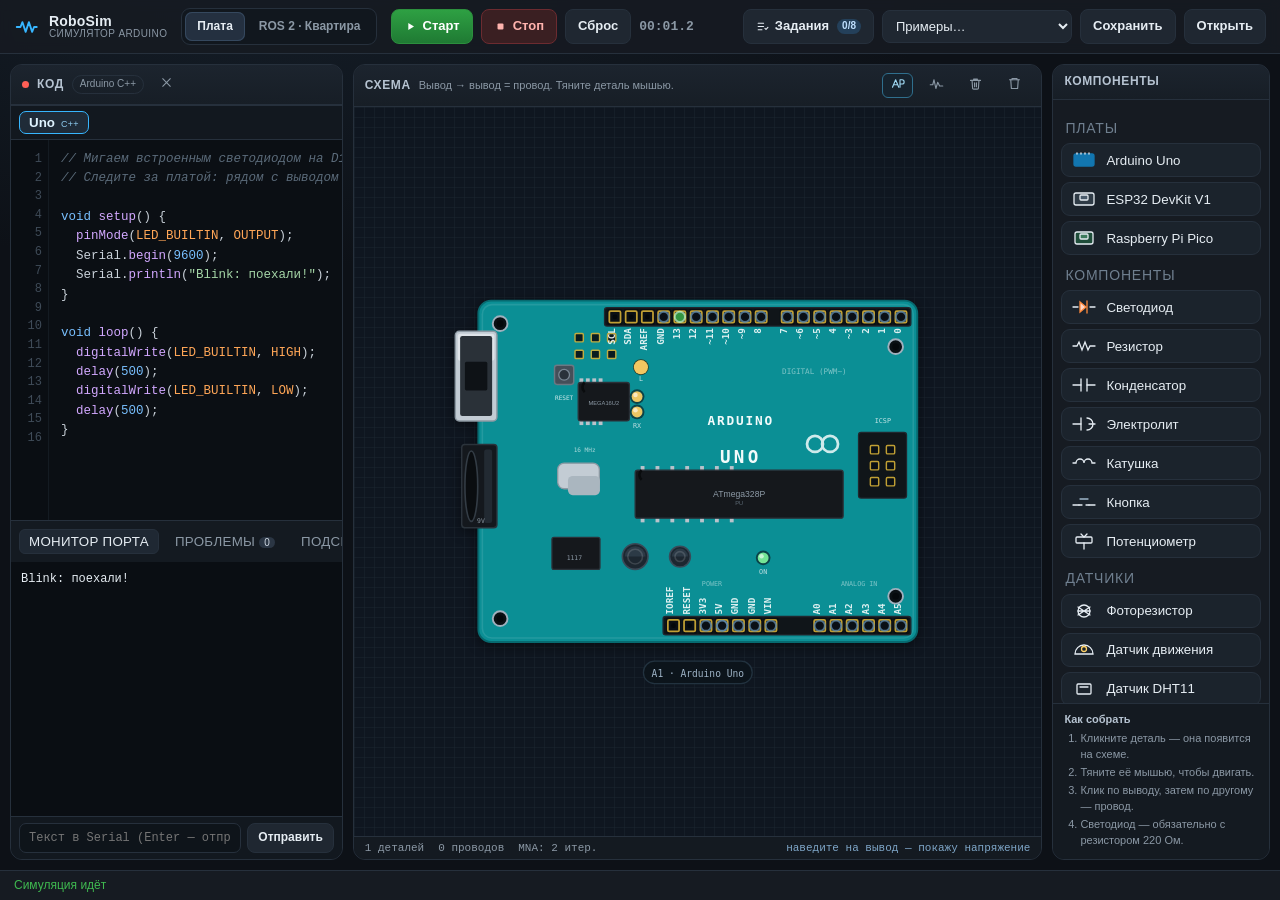
==== index.html @ 5aed6446 "Платы как в железе: площадки и подписи на гребёнках, полные ряды выводов - площадки рисуются ровно н" ====
<!doctype html>
<html lang="ru">
<head>
<meta charset="utf-8"/>
<meta name="viewport" content="width=device-width, initial-scale=1"/>
<title>Симулятор Arduino в браузере — RoboSim</title>
<meta name="description" content="Собственный симулятор Arduino: схемный редактор, решатель цепей MNA, транспайлер скетчей C++ в JavaScript, монитор порта."/>
<link rel="stylesheet" href="styles.css"/>
</head>
<body>
<div class="app">

  <header class="topbar">
    <div class="brand">
      <svg width="26" height="26" viewBox="0 0 24 24" fill="none" stroke="currentColor" stroke-width="1.7" stroke-linecap="round" stroke-linejoin="round" aria-hidden="true">
        <path d="M2.5 12h3.5l1.75-4.5 3 9 3-9 3 9 1.75-4.5h2.5"/>
      </svg>
      <span>RoboSim<small>симулятор Arduino</small></span>
    </div>

    <div class="mode-switch" role="tablist" aria-label="Режим симулятора">
      <button class="mode-btn active" id="modeSimBtn" role="tab" aria-selected="true">Плата</button>
      <button class="mode-btn" id="modeRosBtn" role="tab" aria-selected="false">ROS 2 · Квартира</button>
    </div>

    <div class="tools">
      <button id="runBtn" class="btn btn-run" title="Собрать и запустить (Ctrl+Enter)">
        <svg width="13" height="13" viewBox="0 0 24 24" fill="currentColor" aria-hidden="true"><path d="M8 5.5v13l10.5-6.5Z"/></svg>
        Старт
      </button>
      <button id="stopBtn" class="btn btn-stop" disabled title="Стоп">
        <svg width="13" height="13" viewBox="0 0 24 24" fill="currentColor" aria-hidden="true"><rect x="6.5" y="6.5" width="11" height="11" rx="2"/></svg>
        Стоп
      </button>
      <button id="resetBtn" class="btn" title="Сброс">Сброс</button>
      <span class="timer" id="timer">00:00.0</span>
    </div>

    <div class="tools tools-right">
      <button id="tasksBtn" class="btn btn-tasks" title="Учебные задания с автопроверкой (T)">
        <svg width="13" height="13" viewBox="0 0 24 24" fill="none" stroke="currentColor" stroke-width="2" stroke-linecap="round" stroke-linejoin="round" aria-hidden="true"><path d="M4 6h10M4 12h10M4 18h7"/><path d="M16.5 15.5l2 2 3.5-4"/></svg>
        Задания <span class="pill" id="tasksBadge">0/0</span>
      </button>
      <select id="exampleSelect" class="select" aria-label="Примеры">
        <option value="">Примеры…</option>
      </select>
      <button id="saveBtn" class="btn" title="Скачать схему и код в файл">Сохранить</button>
      <button id="openBtn" class="btn" title="Открыть файл .robosim">Открыть</button>
      <input type="file" id="fileInput" accept=".json,.robosim" hidden/>
    </div>
  </header>

  <main class="workspace">

    <!-- ------------------------------------------------ код -->
    <section class="panel panel-code">
      <header class="panel-head">
        <span class="dot dot-red"></span>
        <h2>Код</h2>
        <span class="badge" id="langBadge">Arduino C++</span>
        <button class="icon-btn" id="clearConsoleBtn" title="Очистить консоль" aria-label="Очистить консоль">
          <svg width="13" height="13" viewBox="0 0 24 24" fill="none" stroke="currentColor" stroke-width="2" stroke-linecap="round" aria-hidden="true"><path d="M5 5l14 14M19 5L5 19"/></svg>
        </button>
      </header>

      <div class="sketch-tabs" id="sketchTabs"></div>

      <div class="editor" id="editorWrap">
        <div class="gutter" id="gutter">1</div>
        <pre class="highlight" id="highlight" aria-hidden="true"></pre>
        <textarea id="code" spellcheck="false" autocapitalize="off" autocomplete="off" aria-label="Код скетча"></textarea>
      </div>

      <div class="console-head">
        <button class="tab tab-active" id="tabSerial">Монитор порта</button>
        <button class="tab" id="tabProblems">Проблемы <span class="pill" id="problemsCount">0</span></button>
        <button class="tab" id="tabHints">Подсказки <span class="pill" id="hintsCount">0</span></button>
        <span class="spacer"></span>
        <label class="baud">9600 бод</label>
      </div>
      <div class="console-body" id="serialOut" role="log" aria-live="polite"></div>
      <div class="console-body problems hidden" id="problemsOut"></div>
      <div class="console-body hints hidden" id="hintsOut"></div>
      <div class="console-input">
        <input id="serialInput" placeholder="Текст в Serial (Enter — отправить)" disabled/>
        <button id="sendBtn" class="btn btn-small" disabled>Отправить</button>
      </div>
    </section>

    <!-- ------------------------------------------------ схема -->
    <section class="panel panel-canvas">
      <header class="panel-head">
        <h2>Схема</h2>
        <span class="hint" id="canvasHint">Вывод → вывод = провод. Тяните деталь мышью.</span>
        <span class="spacer"></span>
        <button class="icon-btn active" id="labelsBtn" title="Подписи элементов (R1, D2, A1…)" aria-label="Подписи элементов">
          <svg width="15" height="15" viewBox="0 0 24 24" fill="none" stroke="currentColor" stroke-width="1.8" stroke-linecap="round" stroke-linejoin="round" aria-hidden="true"><path d="M4 18 9 6l5 12M6.2 14h5.6"/><path d="M16 18V6h3.2a3.4 3.4 0 0 1 0 6.8H16"/></svg>
        </button>
        <button class="icon-btn" id="scopeBtn" title="Осциллограф" aria-label="Осциллограф">
          <svg width="15" height="15" viewBox="0 0 24 24" fill="none" stroke="currentColor" stroke-width="1.8" stroke-linecap="round" stroke-linejoin="round" aria-hidden="true"><path d="M2 14h4l2-8 3 14 3-10 3 6h5"/></svg>
        </button>
        <button class="icon-btn" id="deleteBtn" title="Удалить выделенное (Del)" aria-label="Удалить выделенное">
          <svg width="15" height="15" viewBox="0 0 24 24" fill="none" stroke="currentColor" stroke-width="1.8" stroke-linecap="round" stroke-linejoin="round" aria-hidden="true"><path d="M4 7h16M9 7V5h6v2M6.5 7l.8 12.2A1.8 1.8 0 0 0 9.1 21h5.8a1.8 1.8 0 0 0 1.8-1.8L17.5 7"/><path d="M10.5 11v6M13.5 11v6"/></svg>
        </button>
        <button class="icon-btn" id="clearBtn" title="Очистить схему" aria-label="Очистить схему">
          <svg width="15" height="15" viewBox="0 0 24 24" fill="none" stroke="currentColor" stroke-width="1.8" stroke-linecap="round" stroke-linejoin="round" aria-hidden="true"><path d="M4 6h16"/><path d="M8 6V4h8v2"/><path d="M6 6l1 14h10l1-14"/></svg>
        </button>
      </header>
      <div class="stage" id="stage">
        <svg id="svg" xmlns="http://www.w3.org/2000/svg">
          <defs>
            <linearGradient id="unoBody" x1="0" y1="0" x2="0" y2="1">
              <stop offset="0" stop-color="#1276b0"/><stop offset="1" stop-color="#0a5786"/>
            </linearGradient>
            <pattern id="grid" width="10" height="10" patternUnits="userSpaceOnUse">
              <path d="M 10 0 L 0 0 0 10" fill="none" stroke="#1b2530" stroke-width="1"/>
            </pattern>
          </defs>
          <rect class="grid-bg" x="-4000" y="-4000" width="8000" height="8000" fill="url(#grid)"/>
          <g id="world">
            <g id="wireHitLayer"></g>
            <g id="boardsLayer"></g>
            <g id="wiresLayer"></g>
            <g id="partsLayer"></g>
            <g id="pinsLayer"></g>
            <g id="pendingLayer"></g>
          </g>
        </svg>
      </div>
      <div class="scope hidden" id="scopeWrap">
        <div class="scope-head">
          <span class="scope-title">Осциллограф</span>
          <label>Развёртка <select id="timeDiv" class="mini-select"></select></label>
          <label>Масштаб <select id="voltDiv" class="mini-select"></select></label>
          <button class="btn btn-small" id="scopePause">Пауза</button>
          <button class="btn btn-small" id="scopeClear">Сброс</button>
          <span class="scope-hint">240 отсчётов/с · ШИМ рисуется аналитически при развёртке ≤ 5 мс</span>
        </div>
        <div class="scope-body">
          <canvas id="scopeCanvas"></canvas>
          <div class="scope-channels" id="scopeChannels"></div>
        </div>
      </div>

      <div class="canvas-foot">
        <span class="stat" id="statParts">0 деталей</span>
        <span class="stat" id="statWires">0 проводов</span>
        <span class="stat" id="statIter">—</span>
        <span class="stat probe" id="probe">наведите на вывод — покажу напряжение</span>
      </div>
    </section>

    <!-- ------------------------------------------------ палитра -->
    <aside class="panel panel-palette">
      <header class="panel-head"><h2>Компоненты</h2></header>
      <div class="palette" id="palette"></div>
      <div class="palette-note">
        <b>Как собрать</b>
        <ol>
          <li>Кликните деталь — она появится на схеме.</li>
          <li>Тяните её мышью, чтобы двигать.</li>
          <li>Клик по выводу, затем по другому — провод.</li>
          <li>Светодиод — обязательно с резистором 220 Ом.</li>
        </ol>
      </div>
    </aside>
  </main>


  <!-- ------------------------------------------------ ROS 2: квартира -->
  <main class="ros-layout hidden" id="rosLayout">
    <section class="ros-main">
      <header class="panel-head">
        <h2>ROS 2 · Квартира</h2>
        <span class="hint">Узел /robot_driver, лидар 240 лучей, SLAM 5 см</span>
        <span class="spacer"></span>
        <div class="ros-hud">
          <span class="ros-stat"><b id="rosCoverage">0 %</b>карта</span>
          <span class="ros-stat"><b id="rosTrash">0 / 6</b>мусор</span>
          <span class="ros-stat"><b id="rosBattery">100 %</b>батарея</span>
          <span class="ros-stat ros-poses"><b id="rosPose">x=0.00 y=0.00 θ=0°</b><span id="rosRoom">Коридор</span></span>
        </div>
      </header>

      <div class="ros-stage">
        <canvas id="rosCanvas"></canvas>
        <div class="ros-overlay">
          <div class="seg">
            <button class="seg-btn active" id="rosModeSlam">Карта SLAM</button>
            <button class="seg-btn" id="rosModeTruth">Квартира</button>
          </div>
          <button class="btn btn-small active" id="rosRays">Лучи</button>
          <button class="btn btn-small active" id="rosPath">След</button>
        </div>
        <div class="ros-pad" aria-label="Пульт управления">
          <button id="rosPadL" class="pad-btn pad-left" aria-label="Поворот влево">↺</button>
          <button id="rosPadF" class="pad-btn pad-up" aria-label="Вперёд">↑</button>
          <button id="rosPadR" class="pad-btn pad-right" aria-label="Поворот вправо">↻</button>
          <button id="rosPadB" class="pad-btn pad-down" aria-label="Назад">↓</button>
        </div>
        <div class="ros-hintline" id="rosState">ищите мусор: он отмечен оранжевым</div>
      </div>

      <footer class="ros-foot">
        <button id="rosCollect" class="btn btn-small btn-run">Собрать (E)</button>
        <button id="rosReset" class="btn btn-small">На док</button>
        <button id="rosHelp" class="btn btn-small">help</button>
        <span class="spacer"></span>
        <span class="ros-keys">WASD / стрелки — движение · E — собрать · Tab — автодополнение в терминале</span>
      </footer>
    </section>

    <aside class="ros-side">
      <section class="ros-tasks-box">
        <header class="panel-head"><h2>Задания ROS</h2><span class="pill" id="rosTaskCount">0/3</span></header>
        <div class="ros-tasks" id="rosTasks"></div>
      </section>

      <section class="ros-term">
        <header class="panel-head">
          <h2>Терминал</h2>
          <span class="spacer"></span>
          <button class="btn btn-small" id="rosTermClear">Очистить</button>
        </header>
        <div class="term-out" id="rosTermOut" role="log" aria-live="polite"></div>
        <div class="term-input">
          <span class="term-prompt">student@robosim:~$</span>
          <input id="rosTermIn" spellcheck="false" autocomplete="off" placeholder="help" aria-label="Команда терминала"/>
        </div>
      </section>
    </aside>
  </main>

  <!-- ------------------------------------------------ задания -->
  <aside class="drawer hidden" id="taskDrawer" aria-hidden="true" aria-label="Учебные задания"></aside>

  <footer class="statusbar">
    <span id="statusText">Готово</span>
    <span class="spacer"></span>
    <span class="warn" id="warnText"></span>
  </footer>
</div>

<script type="module" src="js/app.js"></script>
</body>
</html>
---- styles.css ----
:root{
  --bg:#0d1117; --panel:#161b22; --panel-2:#1b222c; --line:#26303c;
  --text:#e6edf3; --muted:#8b98a5; --accent:#ff8a3d; --accent-2:#37b6ff;
  --ok:#3fb950; --warn:#d29922; --danger:#f85149; --code-bg:#0b0f14;
  --mono:ui-monospace,SFMono-Regular,Menlo,Consolas,"Liberation Mono",monospace;
}
*{box-sizing:border-box}
html,body{height:100%}
body{
  margin:0;background:radial-gradient(1200px 600px at 20% -10%,#16202b 0,#0d1117 60%);
  color:var(--text);font:14px/1.45 -apple-system,BlinkMacSystemFont,"Segoe UI",Roboto,Ubuntu,sans-serif;
  overflow:hidden;
}
.app{display:grid;grid-template-rows:auto 1fr auto;height:100vh}

/* ---------------- верхняя панель ---------------- */
.topbar{
  display:flex;align-items:center;gap:14px;padding:8px 14px;
  border-bottom:1px solid var(--line);background:rgba(22,27,34,.92);backdrop-filter:blur(6px);
}
.brand{display:flex;align-items:center;gap:9px;color:var(--accent-2);font-weight:700;letter-spacing:.2px}
.brand span{display:flex;flex-direction:column;line-height:1.05;color:var(--text);font-size:14px}
.brand small{font-size:10px;color:var(--muted);font-weight:500;letter-spacing:.4px;text-transform:uppercase}
.tools{display:flex;align-items:center;gap:8px}
.tools-right{margin-left:auto}
.btn{
  display:inline-flex;align-items:center;gap:6px;padding:7px 12px;border-radius:8px;cursor:pointer;
  border:1px solid var(--line);background:#1f2731;color:var(--text);font:inherit;font-weight:600;font-size:13px;
  transition:transform .06s ease,background .15s ease,border-color .15s;
}
.btn:hover{background:#26313d;border-color:#33414f}
.btn:active{transform:translateY(1px)}
.btn:disabled{opacity:.45;cursor:not-allowed}
.btn-run{background:linear-gradient(180deg,#2ea043,#1f7a33);border-color:#2c8f3e;color:#fff}
.btn-run:hover{background:linear-gradient(180deg,#35b14c,#22823a)}
.btn-stop{background:#3a1f22;border-color:#6c2b30;color:#ffb3ae}
.btn-stop:not(:disabled):hover{background:#4a2529}
.btn-small{padding:5px 10px;font-size:12px}
.timer{font:600 13px var(--mono);color:var(--muted);min-width:70px}
.select{
  background:#1f2731;color:var(--text);border:1px solid var(--line);border-radius:8px;
  padding:7px 9px;font:inherit;font-size:13px;cursor:pointer;max-width:190px;
}

/* ---------------- рабочая область ---------------- */
.workspace{
  display:grid;min-width:0;grid-template-columns:minmax(320px,26vw) 1fr minmax(200px,17vw);
  gap:10px;padding:10px;min-height:0;
}
.panel{
  display:flex;flex-direction:column;min-height:0;min-width:0;
  background:var(--panel);border:1px solid var(--line);border-radius:12px;overflow:hidden;
}
.panel-head{
  display:flex;align-items:center;gap:8px;padding:8px 11px;border-bottom:1px solid var(--line);
  background:linear-gradient(180deg,#1c242e,#171e26);flex:0 0 auto;
}
.panel-head h2{margin:0;font-size:12px;font-weight:700;letter-spacing:.6px;text-transform:uppercase;color:#b6c3d1}
.panel-head .spacer{flex:1}
.dot{width:7px;height:7px;border-radius:50%;display:inline-block}
.dot-red{background:#ff5f56}
.badge{font-size:10px;color:var(--muted);border:1px solid var(--line);border-radius:20px;padding:1px 7px}
.hint{font-size:11px;color:var(--muted);white-space:nowrap;overflow:hidden;text-overflow:ellipsis}
.icon-btn{
  background:transparent;border:1px solid transparent;color:var(--muted);cursor:pointer;
  border-radius:6px;padding:2px 7px;font-size:13px;line-height:1.2;
}
.icon-btn:hover{background:#232c37;color:var(--text);border-color:var(--line)}

/* ---------------- редактор кода ---------------- */
.editor{position:relative;flex:1 1 auto;min-height:120px;background:var(--code-bg);overflow:hidden}
.editor .gutter{
  position:absolute;left:0;top:0;bottom:0;width:38px;padding:10px 6px 10px 0;text-align:right;
  font:12px/1.55 var(--mono);color:#3f4b58;background:#0a0e13;border-right:1px solid #141b22;
  overflow:hidden;user-select:none;white-space:pre;
}
.highlight,.editor textarea{
  position:absolute;left:38px;top:0;right:0;bottom:0;margin:0;padding:10px 12px;
  font:12.5px/1.55 var(--mono);white-space:pre;overflow:auto;border:0;tab-size:2;
}
.highlight{color:#c9d1d9;pointer-events:none;overflow:hidden}
.editor textarea{
  resize:none;background:transparent;color:transparent;caret-color:#ffb26b;outline:none;
  -webkit-text-fill-color:transparent;
}
.editor textarea::selection{background:#2f4a63;color:transparent}
.tok-kw{color:#ff7b72}
.tok-type{color:#79c0ff}
.tok-fn{color:#d2a8ff}
.tok-num{color:#79c0ff}
.tok-str{color:#a5d6a7}
.tok-com{color:#5b6b7a;font-style:italic}
.tok-pre{color:#ffa657}
.tok-const{color:#ffa657}

/* ---------------- консоль / проблемы ---------------- */
.console-head{display:flex;align-items:center;gap:6px;padding:6px 8px;border-top:1px solid var(--line);background:#141a21}
.tab{white-space:nowrap;
  background:transparent;border:1px solid transparent;color:var(--muted);cursor:pointer;
  font:600 11px inherit;padding:4px 9px;border-radius:6px;letter-spacing:.3px;text-transform:uppercase;
}
.tab-active{color:var(--text);background:#1f2833;border-color:var(--line)}
.pill{background:#2b3644;border-radius:20px;padding:0 5px;font-size:10px;color:#cfd8e3}
.pill.bad{background:#5a1d1d;color:#ffb0ac}
.baud{font-size:10px;color:var(--muted);margin-left:auto;padding-right:4px}
.console-body{
  flex:0 0 32%;min-height:70px;overflow:auto;padding:8px 10px;background:#0a0e13;
  font:12px/1.5 var(--mono);white-space:pre-wrap;word-break:break-word;
}
.console-body .sys{color:#5b6b7a}
.console-body .err{color:var(--danger)}
.problems{padding:6px 8px}
.problem{padding:5px 7px;border-left:2px solid var(--danger);background:#1d1417;border-radius:0 6px 6px 0;margin-bottom:5px;cursor:pointer}
.problem b{color:#ff9c95}
.problem.warn{border-color:var(--warn);background:#1d1a12}
.problem .ln{color:var(--muted);font-size:11px}
.hidden{display:none!important}
.console-input{display:flex;gap:6px;padding:6px 8px;border-top:1px solid var(--line);background:#12181f}
.console-input input{
  flex:1;min-width:0;background:#0e141a;border:1px solid var(--line);border-radius:7px;
  color:var(--text);padding:6px 9px;font:12px var(--mono);outline:none;
}
.console-input input:focus{border-color:#3d5a75}

/* ---------------- холст ---------------- */
.panel-canvas{position:relative}
.stage{position:relative;flex:1;min-height:0;overflow:hidden;background:#0f1620;cursor:default}
#svg{width:100%;height:100%;display:block;touch-action:none}
.canvas-foot .probe{margin-left:auto;color:#7fa7c9}
.canvas-foot{
  display:flex;gap:14px;padding:5px 11px;border-top:1px solid var(--line);
  font:11px var(--mono);color:var(--muted);background:#141a21;
}
.part{cursor:grab}
.part.dragging{cursor:grabbing}
.part .body{filter:drop-shadow(0 2px 4px rgba(0,0,0,.45))}
.part.selected .body{filter:drop-shadow(0 0 5px rgba(55,182,255,.9))}
.pin{
  fill:#0b1118;stroke:#5d87a8;stroke-width:1.2;cursor:crosshair;
}
.pin:hover{fill:#37b6ff;stroke:#dff3ff}
.pin.active{fill:#ffb26b;stroke:#fff}
.pin.high{fill:#3fb950;stroke:#b7f6c4}
.pin.low{fill:#1b2530;stroke:#3c5468}
/* Провода: тёмная обводка отделяет их друг от друга там, где они пересекаются */
.wire-case{fill:none;stroke:#0b131a;stroke-width:5;stroke-linecap:round;stroke-linejoin:round;opacity:.9;pointer-events:none}
.wire{fill:none;stroke-width:2.2;stroke-linecap:round;stroke-linejoin:round;pointer-events:none}
.wire-dot{stroke:#0b131a;stroke-width:1;pointer-events:none}
.wire-g.dim{opacity:.22}
.wire-g.hot .wire{stroke-width:3.2}
.wire-g.hot .wire-case{stroke-width:6.4}
.wire-g.hot .wire-dot{r:3.4}
.wire.selected{stroke-width:3.2}
.wire-hit{fill:none;stroke:transparent;stroke-width:13;cursor:pointer;pointer-events:stroke}
.wire-hit.selected{stroke:rgba(255,178,107,.14)}
.pin.linked{stroke:#ffb26b;stroke-width:2.4}
.pending-wire{fill:none;stroke:#ffb26b;stroke-width:1.8;stroke-dasharray:5 4}
.empty-hint{
  fill:#5a6b7d;font:13px -apple-system,BlinkMacSystemFont,"Segoe UI",Roboto,sans-serif;text-anchor:middle;
}

/* ---------------- палитра ---------------- */
.panel-palette{min-width:0}
.palette{overflow:auto;padding:8px;flex:1 1 auto}
.cat{font:600 10px inherit;letter-spacing:.8px;text-transform:uppercase;color:#6f7f8f;margin:10px 4px 5px}
.pal-item{
  display:flex;align-items:center;gap:9px;width:100%;text-align:left;cursor:pointer;
  background:#1b232c;border:1px solid var(--line);border-radius:9px;padding:7px 9px;margin-bottom:5px;
  color:var(--text);font:600 12px inherit;
}
.pal-item:hover{border-color:#3f5a74;background:#212b36}
.pal-item svg{flex:0 0 auto}
.palette-note{padding:8px 11px;border-top:1px solid var(--line);font-size:11px;color:var(--muted);background:#141a21}
.palette-note b{display:block;color:#b6c3d1;margin-bottom:3px;font-size:11px}
.palette-note ol{margin:0;padding-left:16px}
.palette-note li{margin:2px 0}

/* ---------------- статус ---------------- */
.statusbar{
  display:flex;align-items:center;gap:10px;padding:6px 14px;border-top:1px solid var(--line);
  background:#161b22;font-size:12px;color:var(--muted);
}
.statusbar .spacer{flex:1}
.warn{color:var(--warn);font-size:12px;max-width:60%;overflow:hidden;text-overflow:ellipsis;white-space:nowrap}
.statusbar .ok{color:var(--ok)}

@media (max-width:1100px){
  body{overflow:auto}
  .app{height:auto;min-height:100vh}
  .workspace{
    grid-template-columns:minmax(0,1fr);
    grid-template-rows:minmax(240px,38vh) minmax(300px,52vh) auto;
    min-width:0;
  }
  .panel-palette{max-height:220px}
  .palette{display:flex;flex-wrap:wrap;gap:5px}
  .pal-item{width:auto}
  .cat{width:100%;margin:4px 4px 0}
  .palette-note{display:none}
  .hint{display:none}
}

@media (max-width:760px){
  .topbar{flex-wrap:wrap;gap:6px;padding:6px 8px}
  .brand small{display:none}
  .brand span{font-size:13px}
  .tools{flex-wrap:wrap;gap:5px}
  .tools-right{margin-left:0;width:100%;flex-wrap:wrap}
  .timer{display:none}
  .btn{padding:6px 9px;font-size:12px}
  .select{max-width:none;flex:1;min-width:120px}
  /* схема и осциллограф растут по содержимому, палитра — внизу */
  .workspace{padding:6px;gap:6px;grid-template-rows:minmax(240px,44vh) auto auto}
  .panel-head{padding:6px 8px}
  .canvas-foot .probe{display:none}
  .console-body{flex-basis:26%}
  /* на телефоне осциллограф не должен «съедать» схему */
  .stage{min-height:220px}
}

/* ---------------- вкладки скетчей (несколько плат) ---------------- */
.sketch-tabs{
  display:flex;align-items:stretch;gap:5px;padding:5px 8px;border-top:1px solid var(--line);
  border-bottom:1px solid var(--line);background:#12181f;overflow-x:auto;
}
.sketch-tab{
  display:flex;align-items:baseline;gap:6px;cursor:pointer;white-space:nowrap;
  background:#1a222b;border:1px solid var(--line);border-radius:7px;padding:3px 9px;
  color:var(--muted);font:600 11px inherit;
}
.sketch-tab:hover{border-color:#3f5a74;color:var(--text)}
.sketch-tab.active{background:#1f2b38;border-color:#37b6ff;color:#dff3ff}
.sketch-tab b{font-weight:700}
.sketch-tab i{font-style:normal;font-size:9px;color:#7f93a6;letter-spacing:.3px;text-transform:uppercase}
.sketch-tab.active i{color:#8ecbf0}
.tab-empty{font-size:11px;color:var(--muted);padding:3px 2px}

/* ---------------- осциллограф ---------------- */
.mini-select{
  background:#161d25;color:var(--text);border:1px solid var(--line);border-radius:5px;
  font:11px inherit;padding:2px 4px;cursor:pointer;
}
.mini-select:focus{outline:none;border-color:#3d5a75}
.scope{border-top:1px solid var(--line);background:#0d1319}
.scope-head{
  display:flex;align-items:center;gap:10px;padding:5px 9px;flex-wrap:wrap;
  border-bottom:1px solid var(--line);font-size:11px;color:var(--muted);
}
.scope-head label{display:flex;align-items:center;gap:4px}
.scope-title{font-weight:700;letter-spacing:.6px;text-transform:uppercase;color:#b6c3d1;font-size:10px}
.scope-hint{margin-left:auto;font-size:10px;color:#5d7790}
.scope-body{display:flex;gap:8px;padding:7px;align-items:stretch}
.scope canvas{
  flex:1 1 auto;min-width:0;height:168px;display:block;border-radius:6px;
  border:1px solid #1b2836;background:#0a0f14;
}
.scope-channels{display:flex;flex-direction:column;gap:5px;flex:0 0 auto;justify-content:center}
.scope-ch{display:flex;align-items:center;gap:6px;background:#111a22;border:1px solid var(--line);border-radius:6px;padding:3px 6px}
.scope-dot{width:8px;height:8px;border-radius:50%;flex:0 0 auto}
.scope-ch .mini-select{max-width:150px}

@media (max-width:760px){
  .scope-body{flex-direction:column}
  .scope canvas{height:130px}
  .scope-channels{flex-direction:row;flex-wrap:wrap}
  .scope-hint{display:none}
  .scope-ch .mini-select{max-width:none;width:120px}
}

/* ---------------- задания: кнопка в шапке ---------------- */
.btn-tasks{position:relative}
.btn-tasks .pill{margin-left:2px;background:#24405a;color:#bfe0ff}

/* ---------------- задания: выдвижная панель ---------------- */
.drawer{
  position:fixed;top:0;right:0;bottom:0;width:min(760px,100%);
  display:flex;flex-direction:column;z-index:40;
  background:#11171e;border-left:1px solid var(--line);
  box-shadow:-18px 0 40px rgba(0,0,0,.55);
  animation:drawer-in .18s ease-out;
}
@keyframes drawer-in{from{transform:translateX(24px);opacity:.4}to{transform:none;opacity:1}}
.drawer-head{
  display:flex;align-items:center;gap:8px;padding:10px 12px;
  border-bottom:1px solid var(--line);background:#161d25;
}
.drawer-head h2{margin:0;font-size:12px;font-weight:700;letter-spacing:.6px;text-transform:uppercase;color:#b6c3d1}
.drawer-head .spacer{flex:1}
.drawer-body{display:grid;grid-template-columns:210px minmax(0,1fr);flex:1;min-height:0}

/* список заданий */
.task-list{overflow:auto;border-right:1px solid var(--line);padding:8px}
.task-group{font:600 10px inherit;letter-spacing:.7px;text-transform:uppercase;color:#6f7f8f;margin:10px 4px 5px}
.task-item{
  display:flex;align-items:center;gap:8px;width:100%;text-align:left;cursor:pointer;
  background:#1a222b;border:1px solid var(--line);border-radius:8px;padding:7px 8px;margin-bottom:5px;
  color:var(--text);font:600 12px inherit;
}
.task-item:hover{border-color:#3f5a74;background:#212b36}
.task-item.active{border-color:#37b6ff;background:#1d2a38}
.task-item.solved .task-tick{background:#1f6f3f;color:#d8ffe4;border-color:#2ea05a}
.task-tick{
  flex:0 0 auto;width:18px;height:18px;border-radius:5px;border:1px solid var(--line);
  display:grid;place-items:center;font-size:10px;color:var(--muted);background:#131a22;
}
.task-name{flex:1;min-width:0;overflow:hidden;text-overflow:ellipsis;white-space:nowrap}
.task-min{font-size:10px;color:var(--muted)}

/* карточка задания */
.task-card{overflow:auto;padding:14px 16px 22px}
.task-head h3{margin:0 0 6px;font-size:17px}
.task-meta{display:flex;gap:6px;flex-wrap:wrap;margin-bottom:10px}
.chip{font-size:10px;color:var(--muted);border:1px solid var(--line);border-radius:20px;padding:2px 8px;background:#161d25}
.chip.ok{color:#a5f3c0;border-color:#2ea05a;background:#132318}
.task-brief{margin:0 0 12px;font-size:13px;line-height:1.55;color:#cbd6e2}
.task-goals,.task-checks{margin-bottom:12px;font-size:12px}
.task-goals b,.task-checks b{display:block;font-size:11px;letter-spacing:.5px;text-transform:uppercase;color:#8b9cae;margin-bottom:5px}
.task-goals ul{margin:0;padding-left:18px;color:#b6c3d1}
.task-goals li{margin:3px 0}
.task-checks ul{list-style:none;margin:0;padding:0}
.check{display:flex;gap:8px;padding:6px 8px;border-radius:7px;background:#151c24;margin-bottom:4px;border:1px solid var(--line)}
.check.ok{border-color:#2c6b45;background:#12211a}
.check.bad{border-color:#6c2b30;background:#1d1417}
.check.skip{border-color:#3d4a58;background:#151c24}
.check-icon{flex:0 0 auto;width:16px;text-align:center;color:#7f93a6;font-weight:700}
.check.ok .check-icon{color:#3fb950}
.check.bad .check-icon{color:#ff7b72}
.check-body{min-width:0}
.check-text{color:#cbd6e2;line-height:1.35}
.check-kind{font-size:9px;text-transform:uppercase;letter-spacing:.5px;color:#5d7790;border:1px solid #263241;border-radius:4px;padding:0 4px;margin-left:4px}
.check-detail{margin-top:3px;font-size:11px;color:#8fa3b6}
.verdict{border-radius:8px;padding:8px 11px;font-size:12px;margin-bottom:12px;border:1px solid var(--line);background:#151c24}
.verdict.ok{border-color:#2ea05a;background:#12251a;color:#c8f5d8}
.verdict.part{border-color:#6b5a2c;background:#221e12;color:#f0e0b0}
.verdict.bad{border-color:#6c2b30;background:#1d1417;color:#ffc7c2}
.task-hint{border-left:2px solid #ffd166;background:#1d1a12;border-radius:0 8px 8px 0;padding:8px 11px;margin-bottom:12px;font-size:12px;color:#e8dcb8}
.task-hint p{margin:4px 0}
.task-actions{display:flex;gap:7px;flex-wrap:wrap;padding-top:6px;border-top:1px solid var(--line)}
.muted{color:var(--muted);font-size:12px}

/* ---------------- подсказки в консоли ---------------- */
.hints{padding:6px 8px}
.hint-row{padding:5px 7px;border-left:2px solid #3d5a75;background:#141c24;border-radius:0 6px 6px 0;margin-bottom:5px;cursor:pointer;font-size:12px;color:#c3d1de}
.hint-row .hint-ln{color:var(--muted);font-size:11px;margin-left:6px}
.hint-row.warn{border-color:var(--warn);background:#1d1a12}
.hint-row.danger{border-color:var(--danger);background:#1d1417}
.hint-row b{color:#dbe7f2;font-weight:600}

@media (max-width:760px){
  .drawer{width:100%}
  .drawer-body{grid-template-columns:minmax(0,1fr);grid-template-rows:auto minmax(0,1fr)}
  .task-list{max-height:150px;border-right:none;border-bottom:1px solid var(--line)}
  .task-card{padding:12px}
  .task-actions .btn{flex:1 1 40%}
}

/* ================= режим ROS 2: квартира ================= */
.mode-switch{
  display:flex;gap:2px;padding:3px;border:1px solid var(--line);border-radius:9px;
  background:#11171e;
}
.mode-btn{
  border:0;background:transparent;color:var(--muted);font:inherit;font-size:12px;font-weight:600;
  padding:6px 12px;border-radius:7px;cursor:pointer;white-space:nowrap;transition:background .12s,color .12s;
}
.mode-btn:hover{color:var(--text);background:#1d2631}
.mode-btn.active{background:#243040;color:var(--text);box-shadow:inset 0 0 0 1px #35485e}

.workspace{grid-row:2;grid-column:1}
.statusbar{grid-row:3;grid-column:1}
.ros-layout{
  grid-row:2;grid-column:1;min-height:0;display:grid;
  grid-template-columns:1fr minmax(320px,30vw);gap:10px;padding:10px;
}
.ros-main{
  display:flex;flex-direction:column;min-width:0;min-height:0;
  background:var(--panel);border:1px solid var(--line);border-radius:12px;overflow:hidden;
}
.ros-hud{display:flex;gap:14px;align-items:center;flex-wrap:wrap}
.ros-stat{display:flex;flex-direction:column;line-height:1.15;font-size:10px;color:var(--muted);text-transform:uppercase;letter-spacing:.4px}
.ros-stat b{font-size:12px;color:var(--text);font-variant-numeric:tabular-nums;letter-spacing:0}
.ros-poses b{font-size:11px}

.ros-stage{position:relative;flex:1;min-height:0;background:#0a1016}
.ros-stage canvas{display:block;width:100%;height:100%}
.ros-overlay{position:absolute;top:10px;left:10px;display:flex;gap:6px;align-items:center;flex-wrap:wrap}
.seg{display:flex;gap:2px;padding:3px;border-radius:8px;background:rgba(14,20,26,.86);border:1px solid var(--line)}
.seg-btn{
  border:0;background:transparent;color:var(--muted);font:inherit;font-size:11px;font-weight:600;
  padding:5px 9px;border-radius:6px;cursor:pointer;white-space:nowrap;
}
.seg-btn.active{background:#243040;color:#cfe3f5}
.ros-overlay .btn{background:rgba(14,20,26,.86);font-size:11px;padding:5px 9px}
.ros-overlay .btn.active{border-color:#2f6f8d;color:#9fd8f2}

.ros-pad{position:absolute;right:12px;bottom:44px;display:grid;grid-template-columns:repeat(3,38px);grid-template-rows:repeat(2,38px);gap:4px}
.pad-btn{
  border:1px solid var(--line);background:rgba(20,28,36,.9);color:#cfdae6;border-radius:9px;
  font-size:15px;cursor:pointer;user-select:none;touch-action:none;
}
.pad-btn:active{background:#2b6f8d;color:#fff;border-color:#3c8fb5}
.pad-up{grid-column:2;grid-row:1}
.pad-left{grid-column:1;grid-row:2}
.pad-down{grid-column:2;grid-row:2}
.pad-right{grid-column:3;grid-row:2}

.ros-hintline{
  position:absolute;left:12px;bottom:10px;font-size:11px;color:#8ea3b8;
  background:rgba(12,18,24,.72);padding:4px 9px;border-radius:7px;pointer-events:none;
}
.ros-foot{display:flex;align-items:center;gap:8px;padding:8px 11px;border-top:1px solid var(--line);background:#171e26}
.ros-foot .spacer{flex:1}
.ros-keys{font-size:11px;color:var(--muted)}

.ros-side{display:flex;flex-direction:column;gap:10px;min-height:0;min-width:0}
.ros-tasks-box{
  display:flex;flex-direction:column;min-height:0;max-height:50%;
  background:var(--panel);border:1px solid var(--line);border-radius:12px;overflow:hidden;
}
.ros-tasks{overflow:auto;padding:8px}
.ros-task{
  border:1px solid var(--line);border-radius:9px;padding:9px 10px;margin-bottom:8px;background:#141b23;
}
.ros-task.done{border-color:#2b6b3d;background:rgba(43,107,61,.14)}
.ros-task-head{display:flex;align-items:center;gap:7px;font-size:13px;font-weight:600}
.ros-task-mark{color:var(--muted);width:14px}
.ros-task.done .ros-task-mark{color:var(--ok)}
.ros-task-title{flex:1}
.ros-task-progress{font-size:11px;color:#9fd8f2;font-variant-numeric:tabular-nums}
.ros-task-topic{font-size:10px;color:var(--muted);text-transform:uppercase;letter-spacing:.5px;margin:3px 0 5px 21px}
.ros-task-text{font-size:11px;line-height:1.4;color:#9fb0c2;margin-left:21px}

.ros-term{
  display:flex;flex-direction:column;flex:1;min-height:0;
  background:#0c1218;border:1px solid var(--line);border-radius:12px;overflow:hidden;
}
.ros-term .panel-head{background:linear-gradient(180deg,#1c242e,#171e26)}
.term-out{
  flex:1;overflow:auto;padding:8px 10px;font:12px/1.5 ui-monospace,SFMono-Regular,Menlo,Consolas,monospace;
  color:#c8d6e2;white-space:pre-wrap;word-break:break-word;
}
.term-line{margin:0 0 1px}
.term-cmd{color:#eaf3fb;margin-top:6px}
.term-prompt{color:#4ec9a0;font-weight:600}
.term-err{color:#ff8f8f}
.term-ok{color:#7ee2a8}
.term-dim{color:#7b8b9c}
.term-input{display:flex;align-items:center;gap:7px;padding:7px 10px;border-top:1px solid var(--line);background:#0a1015}
.term-input input{
  flex:1;min-width:0;background:transparent;border:0;outline:none;color:#eaf3fb;
  font:12px/1.4 ui-monospace,SFMono-Regular,Menlo,Consolas,monospace;
}
.term-input input::placeholder{color:#4d5b69}

@media (max-width:1100px){
  .ros-layout{grid-template-columns:1fr;grid-template-rows:1fr auto}
  .ros-side{flex-direction:row;max-height:38vh}
  .ros-tasks-box{max-height:none;width:44%}
  .ros-term{width:56%}
  .ros-hud{gap:9px}
  .ros-poses{display:none}
}
@media (max-width:720px){
  .mode-btn{padding:6px 8px;font-size:11px}
  .ros-side{flex-direction:column;max-height:46vh}
  .ros-tasks-box,.ros-term{width:100%}
  .ros-keys{display:none}
  .ros-pad{bottom:38px}
}

/* на телефоне карта занимает примерно свою натуральную высоту, а не полэкрана */
@media (max-width:720px){
  .ros-stage{flex:0 0 auto;height:min(78vw,360px)}
  .ros-hintline{font-size:10px;right:10px;left:10px}
}

/* подписи элементов под деталями */
.part-label{transition:opacity .12s}
.no-labels .part-label,.no-labels .part-tag{display:none}
.icon-btn.active{border-color:#2f6f8d;color:#9fd8f2;background:#16232e}
.pin-board{opacity:.8}
.pin-board:hover{opacity:1}
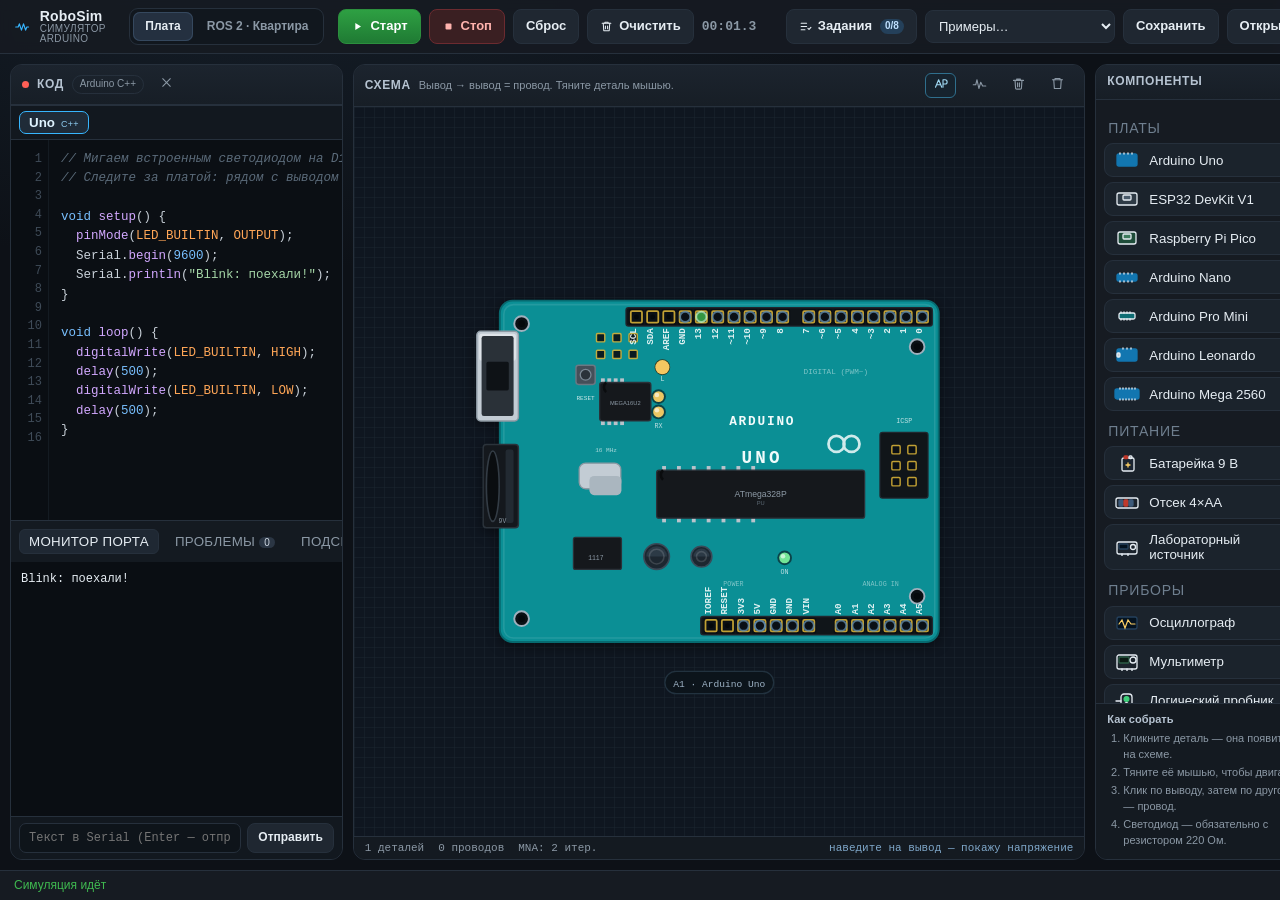
==== commit 74dbc460: "Этап 9: 11 новых деталей, три примера, кнопка «Очистить», 198 тестов" ====
--- a/index.html
+++ b/index.html
@@ -33,6 +33,10 @@
         Стоп
       </button>
       <button id="resetBtn" class="btn" title="Сброс">Сброс</button>
+      <button id="wipeBtn" class="btn btn-wipe" title="Очистить рабочее пространство: схема, провода, код, монитор">
+        <svg width="13" height="13" viewBox="0 0 24 24" fill="none" stroke="currentColor" stroke-width="1.9" stroke-linecap="round" stroke-linejoin="round" aria-hidden="true"><path d="M4 6h16"/><path d="M9 6V4h6v2"/><path d="M6 6l1 14h10l1-14"/><path d="M10 11v5M14 11v5"/></svg>
+        Очистить
+      </button>
       <span class="timer" id="timer">00:00.0</span>
     </div>
 
--- a/styles.css
+++ b/styles.css
@@ -35,6 +35,8 @@
 .btn-run:hover{background:linear-gradient(180deg,#35b14c,#22823a)}
 .btn-stop{background:#3a1f22;border-color:#6c2b30;color:#ffb3ae}
 .btn-stop:not(:disabled):hover{background:#4a2529}
+.btn-wipe{display:inline-flex;align-items:center;gap:6px}
+.btn-wipe:hover{background:#3a2529;border-color:#7a3b41;color:#ffc9c4}
 .btn-small{padding:5px 10px;font-size:12px}
 .timer{font:600 13px var(--mono);color:var(--muted);min-width:70px}
 .select{
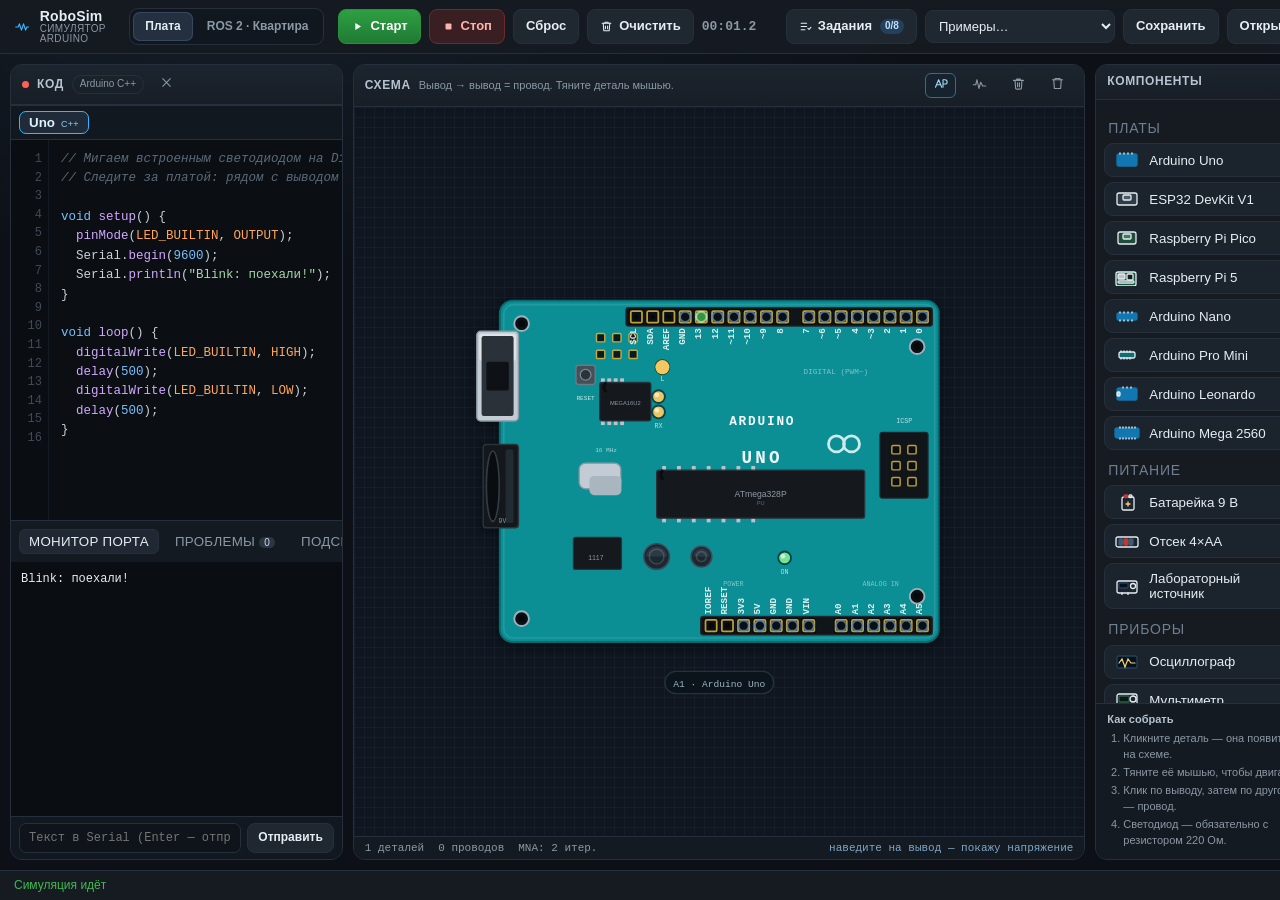
==== commit 37813895: "Raspberry Pi 5, реалистичные детали, компилятор под наборы «Эвольвектор»" ====
--- a/index.html
+++ b/index.html
@@ -116,6 +116,76 @@
             <linearGradient id="unoBody" x1="0" y1="0" x2="0" y2="1">
               <stop offset="0" stop-color="#1276b0"/><stop offset="1" stop-color="#0a5786"/>
             </linearGradient>
+            <!-- ===== «реалистичная» палитра деталей: объявлена один раз ===== -->
+            <linearGradient id="sim-metal" x1="0" y1="0" x2="0" y2="1">
+              <stop offset="0" stop-color="#e2e8ee"/><stop offset=".35" stop-color="#b3bfc9"/>
+              <stop offset=".62" stop-color="#8b98a4"/><stop offset="1" stop-color="#cdd6de"/>
+            </linearGradient>
+            <linearGradient id="sim-metal-h" x1="0" y1="0" x2="1" y2="0">
+              <stop offset="0" stop-color="#8b98a4"/><stop offset=".35" stop-color="#eaf0f5"/>
+              <stop offset=".7" stop-color="#a7b3bd"/><stop offset="1" stop-color="#72808c"/>
+            </linearGradient>
+            <linearGradient id="sim-metal-v" x1="0" y1="0" x2="1" y2="0">
+              <stop offset="0" stop-color="#cfd8e0"/><stop offset=".12" stop-color="#f2f6fa"/>
+              <stop offset=".55" stop-color="#a9b5bf"/><stop offset="1" stop-color="#7b8894"/>
+            </linearGradient>
+            <linearGradient id="sim-plastic" x1="0" y1="0" x2="1" y2="1">
+              <stop offset="0" stop-color="#3b4753"/><stop offset=".5" stop-color="#232d37"/>
+              <stop offset="1" stop-color="#151c23"/>
+            </linearGradient>
+            <linearGradient id="sim-dip" x1="0" y1="0" x2="1" y2="1">
+              <stop offset="0" stop-color="#2a3036"/><stop offset=".45" stop-color="#171b20"/>
+              <stop offset="1" stop-color="#0d1014"/>
+            </linearGradient>
+            <linearGradient id="sim-can" x1="0" y1="0" x2="1" y2="1">
+              <stop offset="0" stop-color="#9fb0be"/><stop offset=".4" stop-color="#dfe8ef"/>
+              <stop offset=".62" stop-color="#8d9ba8"/><stop offset="1" stop-color="#b9c5cf"/>
+            </linearGradient>
+            <linearGradient id="sim-beige" x1="0" y1="0" x2="0" y2="1">
+              <stop offset="0" stop-color="#f0dfb8"/><stop offset=".45" stop-color="#dcc79a"/>
+              <stop offset="1" stop-color="#bda878"/>
+            </linearGradient>
+            <linearGradient id="sim-glass" x1="0" y1="0" x2="0" y2="1">
+              <stop offset="0" stop-color="rgba(255,255,255,.55)"/>
+              <stop offset=".45" stop-color="rgba(255,255,255,.12)"/>
+              <stop offset="1" stop-color="rgba(255,255,255,.04)"/>
+            </linearGradient>
+            <linearGradient id="sim-glass-d" x1="0" y1="0" x2="0" y2="1">
+              <stop offset="0" stop-color="#d9e3ea" stop-opacity=".85"/>
+              <stop offset=".5" stop-color="#7f919f" stop-opacity=".55"/>
+              <stop offset="1" stop-color="#4a5a67" stop-opacity=".8"/>
+            </linearGradient>
+            <radialGradient id="sim-lens" cx=".35" cy=".3" r=".85">
+              <stop offset="0" stop-color="#ffffff" stop-opacity=".55"/>
+              <stop offset=".55" stop-color="#ffffff" stop-opacity=".06"/>
+              <stop offset="1" stop-color="#000000" stop-opacity=".22"/>
+            </radialGradient>
+            <radialGradient id="sim-lens-red" cx=".35" cy=".3" r=".8">
+              <stop offset="0" stop-color="#ffd0c8"/><stop offset=".6" stop-color="#e04a3a"/>
+              <stop offset="1" stop-color="#8c2418"/>
+            </radialGradient>
+            <linearGradient id="sim-dark-cell" x1="0" y1="0" x2="1" y2="1">
+              <stop offset="0" stop-color="#2b3641"/><stop offset=".45" stop-color="#18202a"/>
+              <stop offset="1" stop-color="#0d131a"/>
+            </linearGradient>
+            <linearGradient id="sim-servo" x1="0" y1="0" x2="1" y2="1">
+              <stop offset="0" stop-color="#2f7fbe"/><stop offset=".5" stop-color="#1c5a8c"/>
+              <stop offset="1" stop-color="#123c60"/>
+            </linearGradient>
+            <linearGradient id="sim-heatsink" x1="0" y1="0" x2="0" y2="1">
+              <stop offset="0" stop-color="#d24b3c"/><stop offset=".4" stop-color="#a8342a"/>
+              <stop offset="1" stop-color="#7a221a"/>
+            </linearGradient>
+            <linearGradient id="sim-pcb-soft" x1="0" y1="0" x2="1" y2="1">
+              <stop offset="0" stop-color="#1d6b45"/><stop offset=".5" stop-color="#14563a"/>
+              <stop offset="1" stop-color="#0d3f2a"/>
+            </linearGradient>
+            <linearGradient id="sim-pcb-dark" x1="0" y1="0" x2="1" y2="1">
+              <stop offset="0" stop-color="#1b2430"/><stop offset="1" stop-color="#111a23"/>
+            </linearGradient>
+            <filter id="sim-soft" x="-20%" y="-20%" width="140%" height="140%">
+              <feDropShadow dx="0" dy="1.4" stdDeviation="1.6" flood-color="#000" flood-opacity=".45"/>
+            </filter>
             <pattern id="grid" width="10" height="10" patternUnits="userSpaceOnUse">
               <path d="M 10 0 L 0 0 0 10" fill="none" stroke="#1b2530" stroke-width="1"/>
             </pattern>
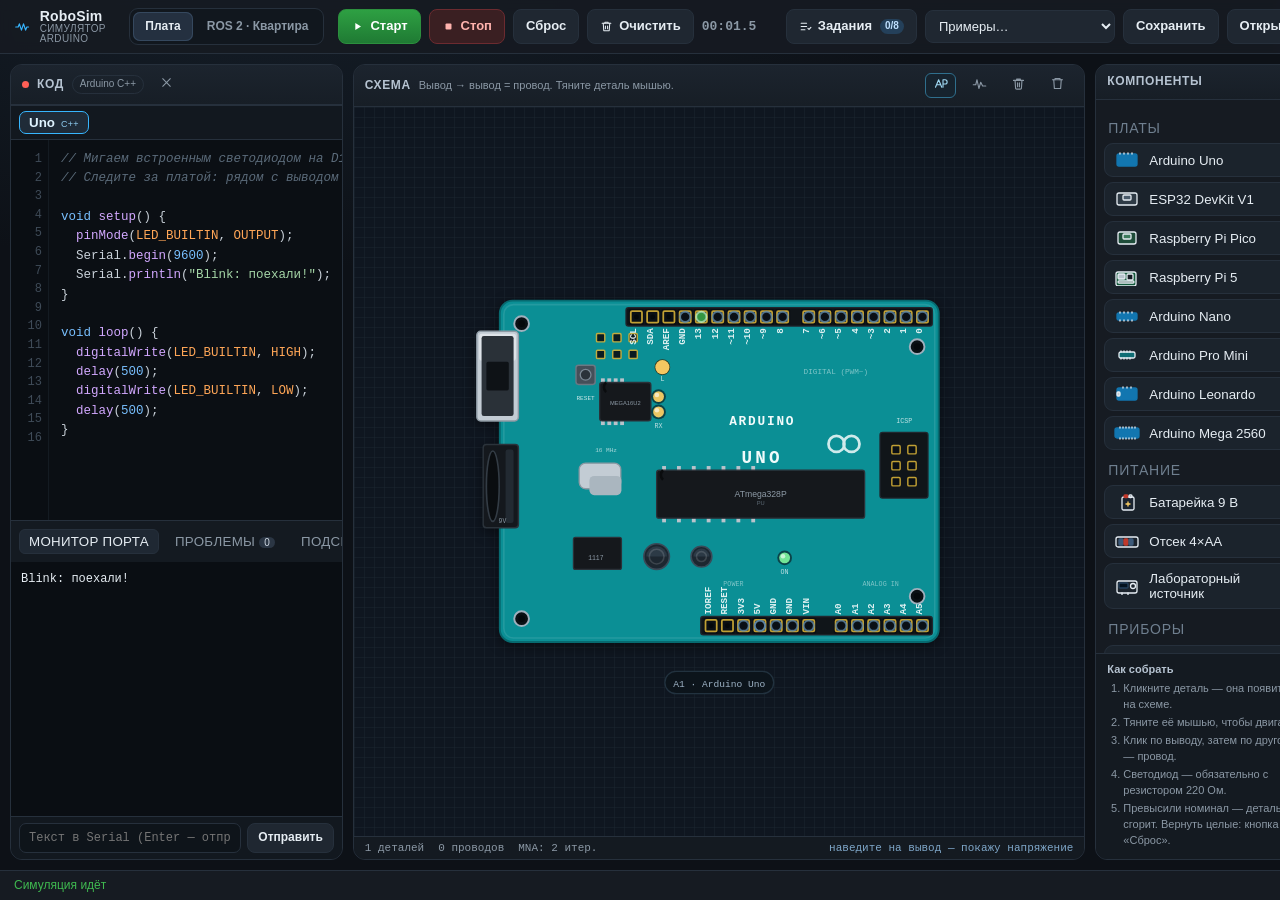
==== commit 71c5525d: "Детали горят при превышении номинала: паспорта деталей, копоть, дым, разрыв цепи" ====
--- a/index.html
+++ b/index.html
@@ -235,6 +235,7 @@
           <li>Тяните её мышью, чтобы двигать.</li>
           <li>Клик по выводу, затем по другому — провод.</li>
           <li>Светодиод — обязательно с резистором 220 Ом.</li>
+          <li>Превысили номинал — деталь сгорит. Вернуть целые: кнопка «Сброс».</li>
         </ol>
       </div>
     </aside>
--- a/styles.css
+++ b/styles.css
@@ -482,3 +482,15 @@
 .icon-btn.active{border-color:#2f6f8d;color:#9fd8f2;background:#16232e}
 .pin-board{opacity:.8}
 .pin-board:hover{opacity:1}
+
+
+/* ---------- сгоревшая деталь: копоть и дым ---------- */
+.burn { pointer-events: none; }
+.burn-smoke { animation: burn-smoke 2.8s ease-in-out infinite; }
+.burn-smoke2 { animation-delay: 1.3s; animation-duration: 3.4s; }
+
+@keyframes burn-smoke {
+  0%   { opacity: .5; transform: translateY(0) scale(.85); }
+  45%  { opacity: .28; }
+  100% { opacity: 0; transform: translateY(-11px) scale(1.3); }
+}
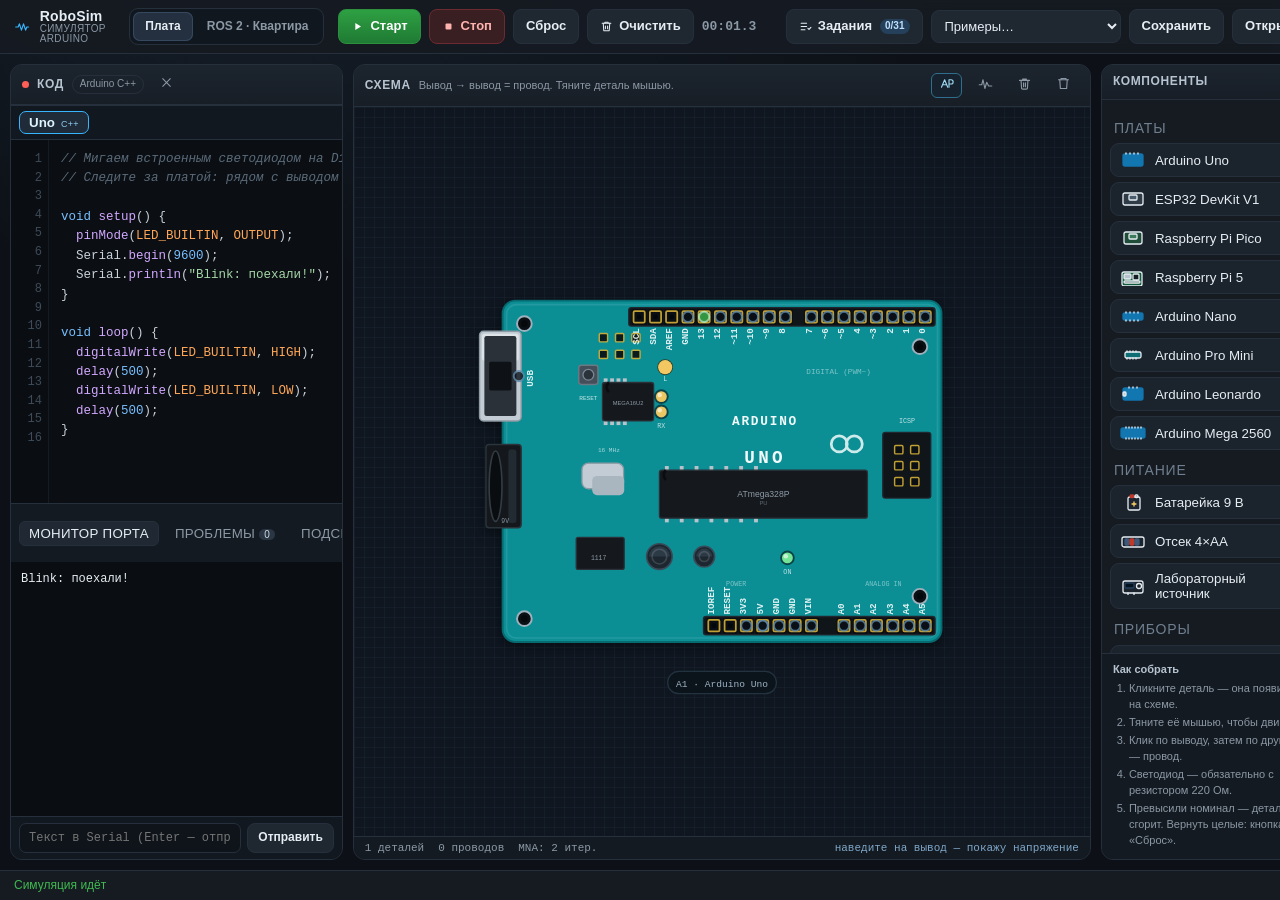
==== commit 2bcf00d4: "задания «Эвольвектора» (23 новых) и USB: две платы, /dev/ttyACM0 и Web Serial" ====
--- a/index.html
+++ b/index.html
@@ -80,6 +80,8 @@
         <button class="tab" id="tabProblems">Проблемы <span class="pill" id="problemsCount">0</span></button>
         <button class="tab" id="tabHints">Подсказки <span class="pill" id="hintsCount">0</span></button>
         <span class="spacer"></span>
+        <span class="hint usb-state" id="realUsbState"></span>
+        <button class="btn btn-small" id="realUsbBtn" title="Подключить настоящую плату по USB (Web Serial)">Реальная плата</button>
         <label class="baud">9600 бод</label>
       </div>
       <div class="console-body" id="serialOut" role="log" aria-live="polite"></div>
--- a/styles.css
+++ b/styles.css
@@ -111,6 +111,9 @@
 }
 .console-body .sys{color:#5b6b7a}
 .console-body .err{color:var(--danger)}
+.console-body .usb{color:#3fd07a}
+.usb-state{font-size:11px;max-width:340px;white-space:nowrap;overflow:hidden;text-overflow:ellipsis}
+.usb-state.ok{color:#3fd07a}
 .problems{padding:6px 8px}
 .problem{padding:5px 7px;border-left:2px solid var(--danger);background:#1d1417;border-radius:0 6px 6px 0;margin-bottom:5px;cursor:pointer}
 .problem b{color:#ff9c95}
@@ -305,7 +308,11 @@
   flex:0 0 auto;width:18px;height:18px;border-radius:5px;border:1px solid var(--line);
   display:grid;place-items:center;font-size:10px;color:var(--muted);background:#131a22;
 }
-.task-name{flex:1;min-width:0;overflow:hidden;text-overflow:ellipsis;white-space:nowrap}
+.task-main{flex:1;min-width:0;display:flex;flex-direction:column;gap:1px}
+.task-name{overflow:hidden;text-overflow:ellipsis;white-space:nowrap}
+.task-topic{
+  font:400 10px inherit;color:#7f93a4;overflow:hidden;text-overflow:ellipsis;white-space:nowrap;
+}
 .task-min{font-size:10px;color:var(--muted)}
 
 /* карточка задания */
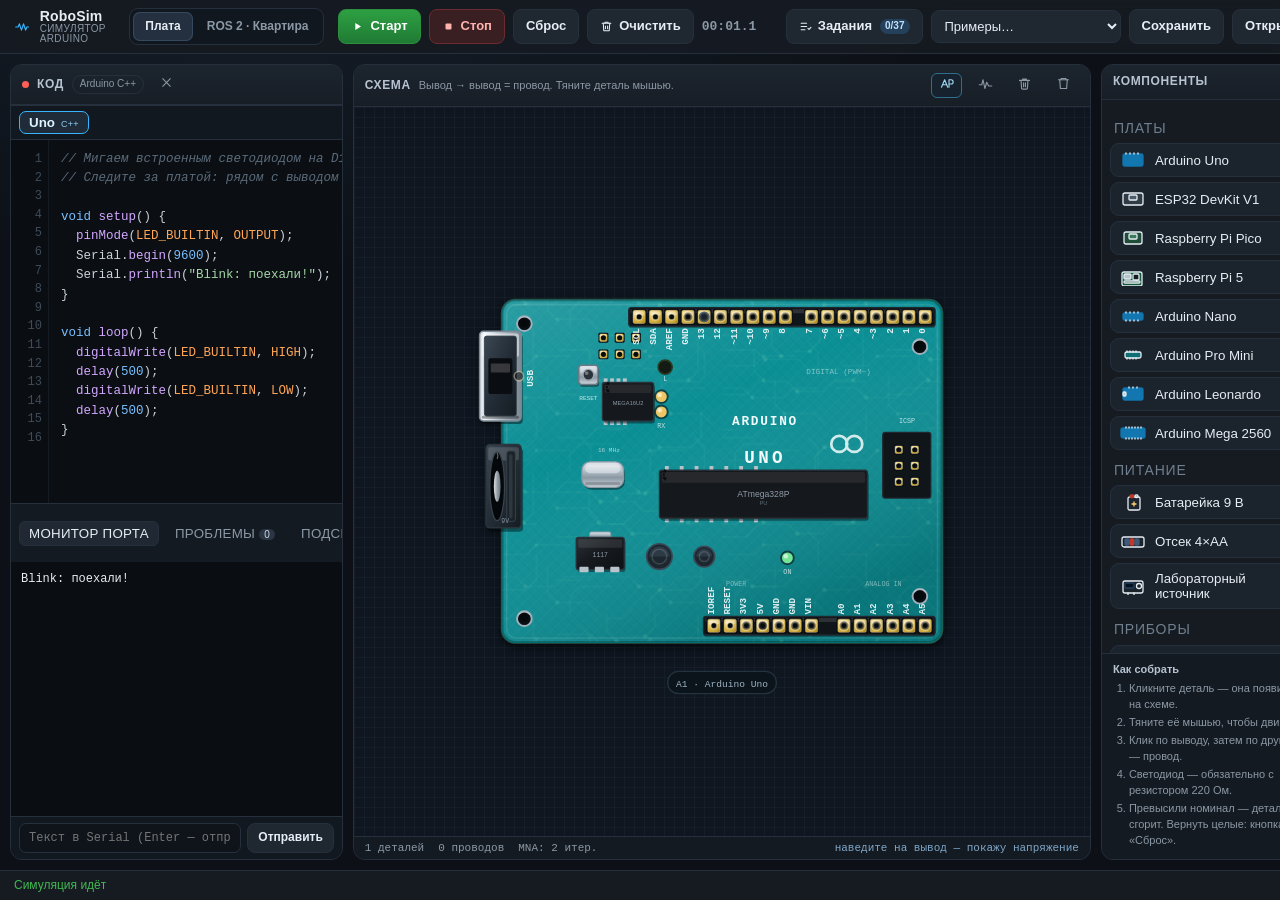
==== commit e2d31d50: "sim: реалистичная графика — слои текстолита и дорожки, золотые площадки со сверлением, металлические" ====
--- a/index.html
+++ b/index.html
@@ -188,6 +188,69 @@
             <filter id="sim-soft" x="-20%" y="-20%" width="140%" height="140%">
               <feDropShadow dx="0" dy="1.4" stdDeviation="1.6" flood-color="#000" flood-opacity=".45"/>
             </filter>
+            <!-- ===== реализм плат: стеклотекстолит, дорожки под маской, золото площадок ===== -->
+            <linearGradient id="sim-face-light" x1="0" y1="0" x2=".55" y2="1">
+              <stop offset="0" stop-color="#ffffff" stop-opacity=".13"/>
+              <stop offset=".42" stop-color="#ffffff" stop-opacity="0"/>
+              <stop offset="1" stop-color="#000000" stop-opacity=".17"/>
+            </linearGradient>
+            <pattern id="sim-fiber" width="7" height="7" patternUnits="userSpaceOnUse">
+              <path d="M0 7 L7 0" stroke="#ffffff" stroke-width=".55" opacity=".045"/>
+              <path d="M0 0 L7 7" stroke="#000000" stroke-width=".55" opacity=".05"/>
+            </pattern>
+            <pattern id="sim-traces" width="103" height="89" patternUnits="userSpaceOnUse">
+              <g fill="none" stroke="#8ff7c4" stroke-width="1.05" stroke-linecap="round" stroke-linejoin="round" opacity=".05">
+                <path d="M-4 13 H21 L27 19 H48 L54 25 H74"/>
+                <path d="M0 41 H15 L23 33 H41 L47 39 H63 L69 33 H90"/>
+                <path d="M-4 68 H19 L25 62 H44"/>
+                <path d="M31 -4 V11 L37 17"/>
+                <path d="M61 -4 V8 L55 14 H44"/>
+                <path d="M88 -4 V26 L82 32 H70"/>
+                <path d="M8 92 V78 L14 72 H34"/>
+                <path d="M58 92 V80 L64 74 H84 L90 68 V52"/>
+                <path d="M20 13 V26 L26 32"/>
+              </g>
+              <g fill="#8ff7c4" opacity=".14">
+                <circle cx="27" cy="19" r="1.4"/><circle cx="47" cy="39" r="1.4"/>
+                <circle cx="37" cy="17" r="1.3"/><circle cx="55" cy="14" r="1.3"/>
+                <circle cx="82" cy="32" r="1.3"/><circle cx="64" cy="74" r="1.3"/>
+                <circle cx="26" cy="32" r="1.3"/>
+              </g>
+            </pattern>
+            <pattern id="sim-traces2" width="71" height="59" patternUnits="userSpaceOnUse">
+              <g fill="none" stroke="#a9ffd6" stroke-width="1" stroke-linecap="round" stroke-linejoin="round" opacity=".045">
+                <path d="M-3 7 H13 L19 13 H38 L44 7 H60"/>
+                <path d="M4 52 H20 L26 46 H47"/>
+                <path d="M33 -4 V17 L39 23 H58 L64 29"/>
+                <path d="M-3 33 H9 L15 27"/>
+                <path d="M60 62 V44 L54 38"/>
+              </g>
+              <g fill="#a9ffd6" opacity=".10">
+                <circle cx="19" cy="13" r="1.3"/><circle cx="39" cy="23" r="1.3"/><circle cx="26" cy="46" r="1.2"/>
+              </g>
+            </pattern>
+            <linearGradient id="sim-ceramic" x1="0" y1="0" x2=".3" y2="1">
+              <stop offset="0" stop-color="#ffc06a"/><stop offset=".45" stop-color="#e8963a"/>
+              <stop offset="1" stop-color="#b96a1c"/>
+            </linearGradient>
+            <linearGradient id="sim-copper" x1="0" y1="0" x2="1" y2="0">
+              <stop offset="0" stop-color="#8a4a1e"/><stop offset=".35" stop-color="#ffd8a3"/>
+              <stop offset=".62" stop-color="#d08a3e"/><stop offset="1" stop-color="#7a3f18"/>
+            </linearGradient>
+            <radialGradient id="sim-gold" cx=".35" cy=".3" r=".85">
+              <stop offset="0" stop-color="#fff2c0"/><stop offset=".45" stop-color="#f0cd5e"/>
+              <stop offset=".82" stop-color="#cfa832"/><stop offset="1" stop-color="#a9871f"/>
+            </radialGradient>
+            <radialGradient id="sim-drill" cx=".4" cy=".35" r=".8">
+              <stop offset="0" stop-color="#04070a"/><stop offset=".72" stop-color="#0a1014"/>
+              <stop offset="1" stop-color="#22303a"/>
+            </radialGradient>
+            <filter id="sim-raise" x="-35%" y="-35%" width="170%" height="170%">
+              <feDropShadow dx=".5" dy="1.2" stdDeviation="1" flood-color="#000" flood-opacity=".45"/>
+            </filter>
+            <filter id="sim-raise-big" x="-30%" y="-30%" width="160%" height="160%">
+              <feDropShadow dx=".8" dy="2" stdDeviation="1.7" flood-color="#000" flood-opacity=".5"/>
+            </filter>
             <pattern id="grid" width="10" height="10" patternUnits="userSpaceOnUse">
               <path d="M 10 0 L 0 0 0 10" fill="none" stroke="#1b2530" stroke-width="1"/>
             </pattern>
--- a/styles.css
+++ b/styles.css
@@ -487,8 +487,8 @@
 .part-label{transition:opacity .12s}
 .no-labels .part-label,.no-labels .part-tag{display:none}
 .icon-btn.active{border-color:#2f6f8d;color:#9fd8f2;background:#16232e}
-.pin-board{opacity:.8}
-.pin-board:hover{opacity:1}
+.pin-board{fill:rgba(9,13,17,.6);stroke:rgba(255,240,195,.5);stroke-width:1;opacity:.9}
+.pin-board:hover{fill:#37b6ff;stroke:#dff3ff;opacity:1}
 
 
 /* ---------- сгоревшая деталь: копоть и дым ---------- */
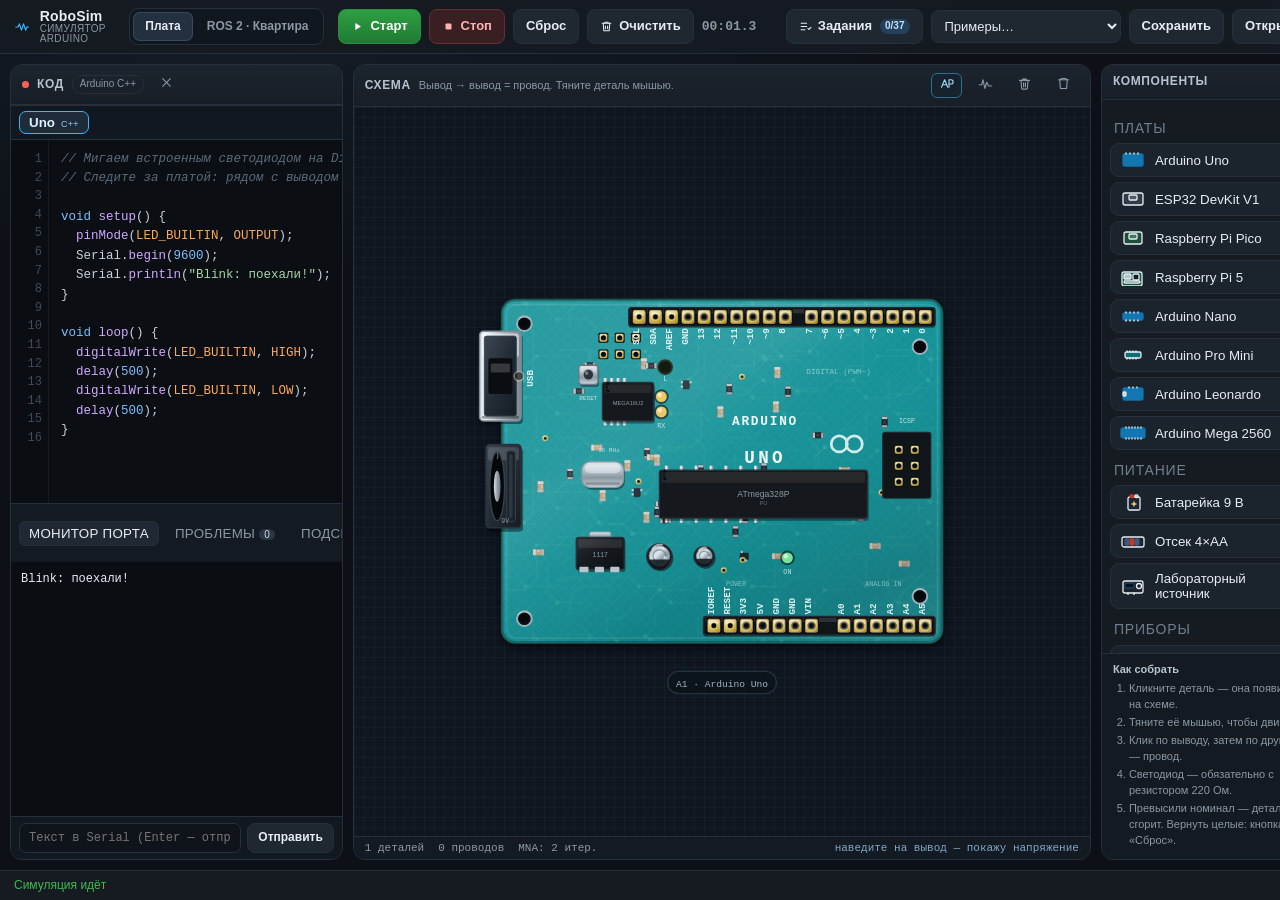
==== commit fa64987b: "sim: платы как настоящие — обвязка SMD и переходные отверстия, блик лака, металлические ножки DIP, S" ====
--- a/index.html
+++ b/index.html
@@ -237,6 +237,13 @@
               <stop offset="0" stop-color="#8a4a1e"/><stop offset=".35" stop-color="#ffd8a3"/>
               <stop offset=".62" stop-color="#d08a3e"/><stop offset="1" stop-color="#7a3f18"/>
             </linearGradient>
+            <linearGradient id="sim-gloss" x1="0" y1="0" x2=".85" y2="1">
+              <stop offset="0" stop-color="#fff" stop-opacity="0"/>
+              <stop offset=".38" stop-color="#fff" stop-opacity=".13"/>
+              <stop offset=".52" stop-color="#fff" stop-opacity=".03"/>
+              <stop offset=".72" stop-color="#fff" stop-opacity="0"/>
+              <stop offset="1" stop-color="#fff" stop-opacity=".08"/>
+            </linearGradient>
             <radialGradient id="sim-gold" cx=".35" cy=".3" r=".85">
               <stop offset="0" stop-color="#fff2c0"/><stop offset=".45" stop-color="#f0cd5e"/>
               <stop offset=".82" stop-color="#cfa832"/><stop offset="1" stop-color="#a9871f"/>
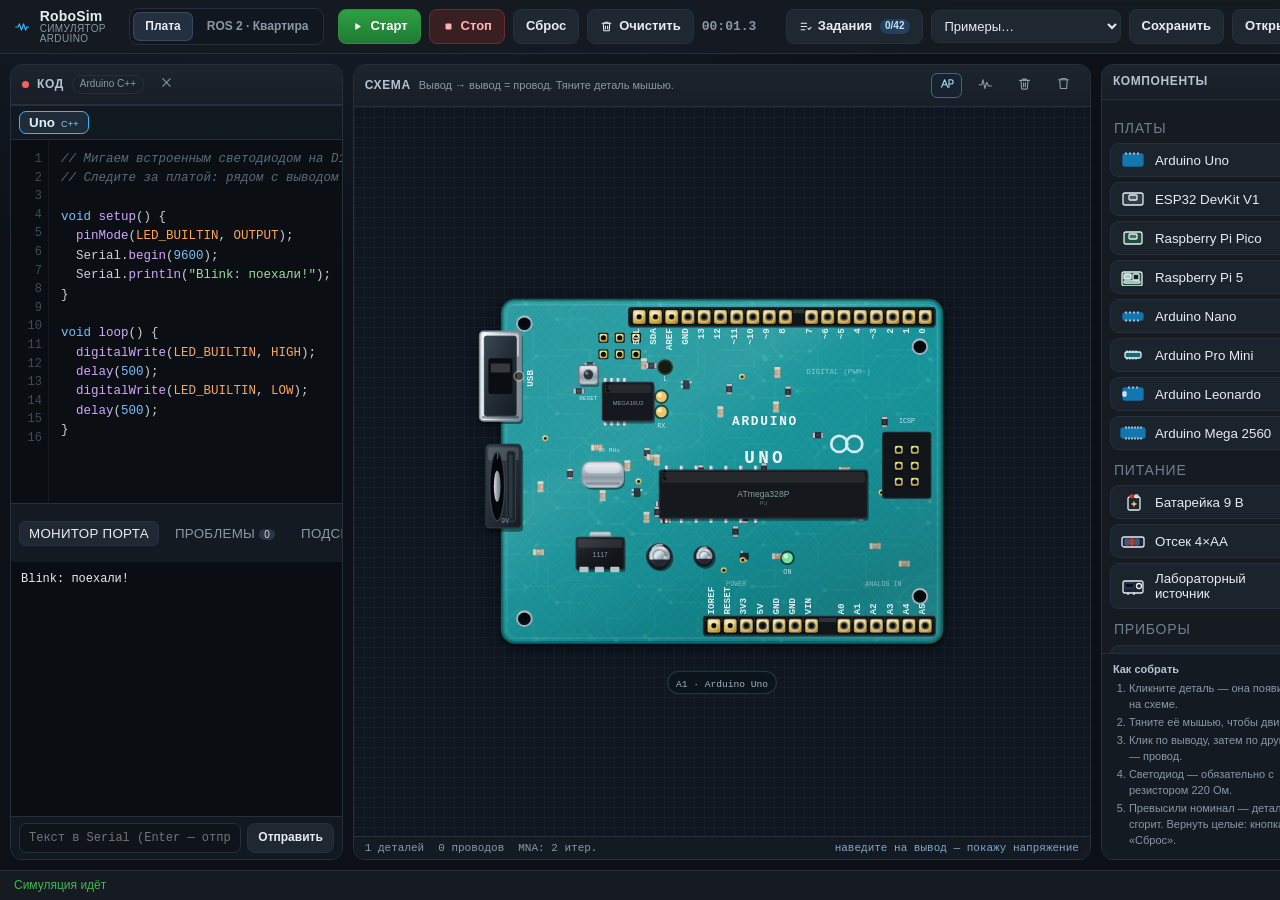
==== commit 584b65a4: "раунд 4: робот-тележка «Эвольвектор» — езда по линии, драйвер L298N, 3 задания" ====
--- a/index.html
+++ b/index.html
@@ -184,6 +184,15 @@
             </linearGradient>
             <linearGradient id="sim-pcb-dark" x1="0" y1="0" x2="1" y2="1">
               <stop offset="0" stop-color="#1b2430"/><stop offset="1" stop-color="#111a23"/>
+            </linearGradient>
+            <!-- синий текстолит: HC-SR04, платы датчиков линии, модули-«синие платки» -->
+            <linearGradient id="sim-pcb-blue" x1="0" y1="0" x2=".8" y2="1">
+              <stop offset="0" stop-color="#1f5f97"/><stop offset=".5" stop-color="#15507f"/>
+              <stop offset="1" stop-color="#0e3d63"/>
+            </linearGradient>
+            <linearGradient id="sim-pcb-blue-light" x1="0" y1="0" x2=".8" y2="1">
+              <stop offset="0" stop-color="#3f8dc4"/><stop offset=".55" stop-color="#2d76ad"/>
+              <stop offset="1" stop-color="#1e5c8c"/>
             </linearGradient>
             <filter id="sim-soft" x="-20%" y="-20%" width="140%" height="140%">
               <feDropShadow dx="0" dy="1.4" stdDeviation="1.6" flood-color="#000" flood-opacity=".45"/>
